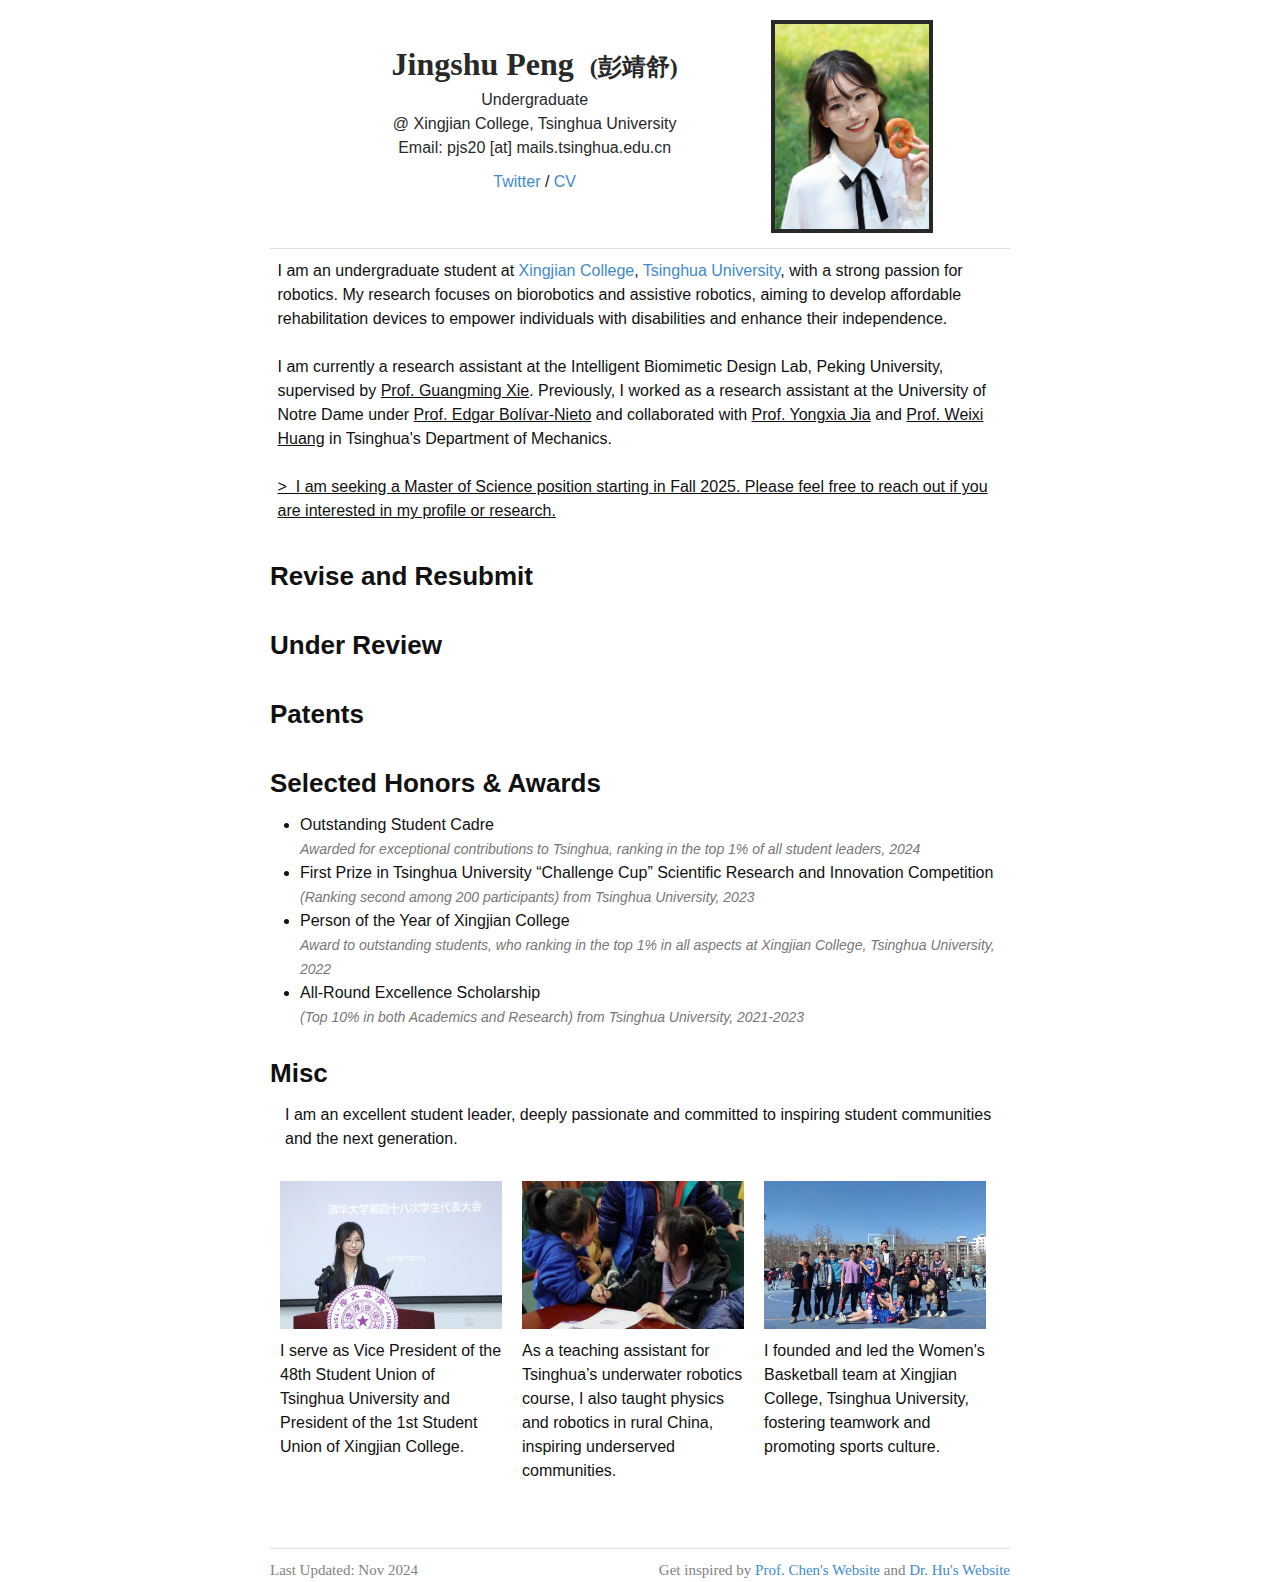
==== index.html @ be83d1f5 "Update index.html" ====
<!DOCTYPE html>
<html>
  <head>
  <meta charset="utf-8">
  <meta http-equiv="X-UA-Compatible" content="IE=edge">
  <meta name="viewport" content="width=device-width, initial-scale=1">
  <title>Jingshu Peng</title>
  <link rel="shortcut icon" type="image/x-icon" href="./images/icon/robot.png" />
  <meta name="description" lang="en" content="This is an academic website for Jingshu Peng.">
  <meta name="keywords" lang="en" content="Jingshu Peng" />
  <link rel="stylesheet" href="main.css">
  </head>

<body>


  <div id="profile-cover" class="cover img-responsive"> 
    <div id="profile-namecard" class="profile-wrapper">
      <div id="my-contact" class="profile-col profile-col-2">
        <div id="my-name" class="text-grey-dark">
          Jingshu Peng &nbsp;<span class="chinese">(彭靖舒)</span><br>
        </div>
        <div id="my-title" class="text-grey">
          <p>Undergraduate<br>
          @ Xingjian College, Tsinghua University<br>
          <b>Email: </b>pjs20 [at] mails.tsinghua.edu.cn </p>
        </div>
        <div id="social-profile">
          <a href="https://x.com/JingshuPeng9">Twitter</a>
           / 
           <a href="./files/CV_Jingshu.pdf">CV</a>
        </div>
      </div>

      <div id="my-pic" class="profile-col profile-col-1">
        <img id="profile-avatar" src="./images/self-portrait/1234.jpg" alt="Me" class="circle-img border-dark">
      </div>
    </div>
  </div>

  <!-- <div class="wrapper">
    <hr>
        <div id="menu">

          <div><a href="#papers">Papers</a></div>
          <div><a href="#projects">Projects</a></div>
          <div><a href="#awards">Awards</a></div>
          <div><a href="#misc">Miscellaneous</a></div>
        </div>
    <hr>
  </div> -->
  <div class="wrapper divider-line">
    <hr>
  </div>

  <div class="wrapper">
    <div id="bio" class="bio">
      <div class="bio-text">
            I am an undergraduate student at <a href="https://www.xjc.tsinghua.edu.cn/">Xingjian College</a>, <a href="https://www.tsinghua.edu.cn/">Tsinghua University</a>, with a strong passion for robotics.
            <!-- Recently I am studying how to synthesize high-quality data to train models more effectively. -->
            My research focuses on <b>biorobotics</b> and <b>assistive robotics</b>, aiming to develop affordable rehabilitation devices to empower individuals with disabilities and enhance their independence.<br><br>
            I am currently a research assistant at the Intelligent Biomimetic Design Lab, Peking University, supervised by <u>Prof. Guangming Xie</u>. 
            Previously, I worked as a research assistant at the University of Notre Dame under <u>Prof. Edgar Bolívar-Nieto</u> and collaborated with <u>Prof. Yongxia Jia</u> and <u>Prof. Weixi Huang</u> in Tsinghua's Department of Mechanics.<br><br>
            <b><u>>&nbsp;&nbsp;I am seeking a Master of Science position starting in Fall 2025. Please feel free to reach out if you are interested in my profile or research.</u></b>
      </div>
    </div>
    <br>

    <!-- <div id="news" class="bio news">
      <h1 class="md-heading text-left">
        News
      </h1>  
      <div class="main-text-box">
        <ul>
          <li class="indented" data-date="[May 2024]"> <a href="https://arxiv.org/abs/2403.12077">One co-first author paper </a>was accepted to ACL 2024 Findings.</li>
          <li class="indented" data-date="[Apr 2024]"> Project<a href="https://arxiv.org/abs/2404.07972"> OSWorld </a> is available now.</li>
          <li class="indented" data-date="[Jan 2024]"> <a href="https://openreview.net/forum?id=9OevMUdods&referrer=%5Bthe%20profile%20of%20Xiaochuan%20Li%5D(%2Fprofile%3Fid%3D~Xiaochuan_Li3)">One co-first author paper</a> was accepted as Spotlight to ICLR 2024.</li>
          <li class="indented" data-date="[Nov 2023]"> Get financial support from <a href="https://kw.beijing.gov.cn/art/2022/3/1/art_9214_625138.html">the Beijing Natural Science Foundation</a>. </li>
        </ul>
      </div>
    </div> -->

    <div id="papers" class="publications">
      <h1 class="md-heading text-left">
        Revise and Resubmit
      </h1>
      <div class="pub-list main-text-box">
      </div>
    </div>
    
    <div id="papers" class="publications">
      <h1 class="md-heading text-left">
        Under Review
      </h1>
      <div class="pub-list main-text-box">
      </div>
    </div>

    <div id="papers" class="publications">
      <h1 class="md-heading text-left">
        Patents
      </h1>
      <div class="pat-list main-text-box">
      </div>
    </div>
    
    <div style="height: 10px"></div>

    <div id="awards" >
      <h1 class="md-heading text-left">
        Selected Honors & Awards
      </h1>
      <div class="award-main-text-box">
        <ul style="line-height: 1.5">
          <li class="award-title"> Outstanding Student Cadre<br>
              <span class="award-details">Awarded for exceptional contributions to Tsinghua, ranking in the top 1% of all student leaders, 2024</span></li>
          <li class="award-title">First Prize in Tsinghua University “Challenge Cup” Scientific Research and Innovation Competition<br>
              <span class="award-details">(Ranking second among 200 participants) from Tsinghua University, 2023</span></li>
          <li class="award-title">Person of the Year of Xingjian College<br>
              <span class="award-details">Award to outstanding students, who ranking in the top 1% in all aspects at Xingjian College, Tsinghua University, 2022</span></li>                    
          <li class="award-title"> All-Round Excellence Scholarship<br>
              <span class="award-details">(Top 10% in both Academics and Research) from Tsinghua University, 2021-2023</span></li>
        </ul>
      </div>
    </div>

    <div style="height: 15px"></div>

    <div id="misc">
      <h1 class="md-heading text-left">
        Misc
      </h1> 
      <div class="main-text-box">
        I am an excellent student leader, deeply passionate and committed to inspiring student communities and the next generation.
      </div>
      <div class="misc-container">
        <div class="misc-images-column">
          <img src="./images/misc/studentunion copy.jpg" alt="special-class" class="misc-image"/>
          <p>
            I serve as Vice President of the 48th Student Union of Tsinghua University and President of the 1st Student Union of Xingjian College.
          </p>
        </div>
        <div class="misc-images-column">
          <img src="./images/misc/teacher.jpg" alt="thssss" class="misc-image"/>
          <p>
            As a teaching assistant for Tsinghua’s underwater robotics course, I also taught physics and robotics in rural China, inspiring underserved communities.
          </p>
        </div>
        <div class="misc-images-column">
          <img src="./images/misc/leader copy.jpg" alt="icbs" class="misc-image"/>
          <p>
            I founded and led the Women's Basketball team at Xingjian College, Tsinghua University, fostering teamwork and promoting sports culture.
          </p>
        </div>        
      </div>
      <div style="height: 25px"></div>
      <div class="hometown main-text-box">
      </div>
      
    </div>
  </div>



  
<footer class="footer-style">
  <div class="wrapper">
    <hr>
  <div style="display: flex; justify-content: space-between; align-items: center; font-size: 15px; flex-wrap: nowrap;">
    <span>Last Updated: Nov 2024</span>
    <span>Get inspired by <a href="https://www.cs.princeton.edu/~danqic/">Prof. Chen's Website</a> and <a href="https://www.hexianghu.com/">Dr. Hu's Website</a></span>
  </div>
  </div>
</footer>

<script>
  // function copy(destId, sourceId) {
  //     let dest = document.getElementById(destId);
  //     let source = document.getElementById(sourceId);

  //     if (!dest || !source) {
  //         console.error("Either dest or source element does not exist.");
  //         return;
  //     }

  //     if (dest.source == source) {
  //         dest.innerHTML = "";
  //         dest.source = null;
  //         dest.style.width = "0px";
  //         dest.style.border = "";
  //         dest.style.padding = "0px";
  //     } else {
  //         dest.innerHTML = source.innerHTML;
  //         dest.source = source;
  //         dest.style.width = "144%";
  //         dest.style.padding = "10px";
  //         dest.style.border = "3px dotted black";
  //         dest.style.background = "#F5F5F5";
  //         dest.style.margin = "10px 0px 0px 0px";
  //     }
  //     dest.blur();
  // }

  let reviseCount = 0;

  function addRevise(title, authors, conference, special, link, code) {
      let listEntry = "<div class=\"pub\">";
      
      // use link as arxivLink
      listEntry += "<div class=\"pub-content\"><div class=\"title\"><a href=\"" + link + "\">" + title + "</a></div>";

      // authors
      // find "Jingshu Peng" in authors and bold & underline it

      let authorList = authors.split(", ");
      let newAuthorList = [];
      for (let i = 0; i < authorList.length; i++) {
          if (authorList[i].includes("J. Peng")) {
              newAuthorList.push("<b><u>" + authorList[i] + "</u></b>");
          } else {
              newAuthorList.push(authorList[i]);
          }
      }
      listEntry += "<div class=\"authors\">" + newAuthorList.join(", ") + "</div>";


      // conference
      if (conference != null) {
          if (special != null) {
            listEntry += "<div class=\"publishon\"><i>" + conference + "</i><span class=\"special\"><b> " + special + "</b></span><span class=\"place\"></span></div>";
          }
          else {
            listEntry += "<div class=\"publishon\"><i>" + conference + "</i></div>";
          }
      }

      // pdf
      //listEntry += " <a href=\"" + link + "\"><span class=\"label\">[paper]</span></a>";


      if (code != null) {
          listEntry += " <a href=\"" + code + "\"><span class=\"label\">[code]</span></a>";
      }


      listEntry += "<br>";

      listEntry += "<div id=\"div" + paperCount + "\" style=\"font-size:15px; width: 0px; padding: 0px; background: rgb(245, 245, 245);margin-top: -12px;\"></div><br></div></div>";

      document.querySelector('.pub-list.main-text-box').innerHTML += listEntry;

      reviseCount += 1;
  }

  addRevise(
    title="Multi-environment robotic locomotion through integrated median-paired and caudal fin propulsion",
    authors="J. Peng, Y. Xie, Q. Yang, Y. Jia, W. Huang, G. Xie",
    conference="Ocean Engineering",
    special=null,
    link="./files/Multi_environment_robotic_locomotion_through_integrated_median_paired_and_caudal_fin_propulsion (1).pdf", 
  )


  
  let paperCount = 0;

  function addPaper(title, authors, conference, special, link, code) {
      let listEntry = "<div class=\"pub\">";
      
      // use link as arxivLink
      listEntry += "<div class=\"pub-content\"><div class=\"title\"><a href=\"" + link + "\">" + title + "</a></div>";

      // authors
      // find "Jingshu Peng" in authors and bold & underline it

      let authorList = authors.split(", ");
      let newAuthorList = [];
      for (let i = 0; i < authorList.length; i++) {
          if (authorList[i].includes("J. Peng")) {
              newAuthorList.push("<b><u>" + authorList[i] + "</u></b>");
          } else {
              newAuthorList.push(authorList[i]);
          }
      }
      listEntry += "<div class=\"authors\">" + newAuthorList.join(", ") + "</div>";


      // conference
      if (conference != null) {
          if (special != null) {
            listEntry += "<div class=\"publishon\"><i>" + conference + "</i><span class=\"special\"><b> " + special + "</b></span><span class=\"place\"></span></div>";
          }
          else {
            listEntry += "<div class=\"publishon\"><i>" + conference + "</i></div>";
          }
      }

      // pdf
      //listEntry += " <a href=\"" + link + "\"><span class=\"label\">[paper]</span></a>";


      if (code != null) {
          listEntry += " <a href=\"" + code + "\"><span class=\"label\">[code]</span></a>";
      }


      listEntry += "<br>";

      listEntry += "<div id=\"div" + paperCount + "\" style=\"font-size:15px; width: 0px; padding: 0px; background: rgb(245, 245, 245);margin-top: -12px;\"></div><br></div></div>";

      document.querySelector('.pub-list.main-text-box').innerHTML += listEntry;

      paperCount += 1;
  }

  addPaper(
    title="Comparative Analysis of Whole-Body Center-of-Mass Estimation Methods in Dynamic and Static Tasks Using Marker-Based Systems", 
    authors="J. Peng*, N. M. Alizadeh*, E. Bolívar-Nieto", 
    conference="Journal of Biomechanics", 
    special=null, 
    link="https://doi.org/10.48550/arXiv.2411.18774", 
  )


    let patentCount = 0;

  function addPatent(title, authors, conference, special, link, code) {
      let listEntry = "<div class=\"pub\">";
      
      // use link as arxivLink
      if (link != null) {
        listEntry += "<div class=\"pub-content\"><div class=\"title\">" + title + "</div>";
      } else {
        listEntry += "<div class=\"title\"><b>" + title + "</b></div>"
      }

      // authors
      // find "Jingshu Peng" in authors and bold & underline it

      let authorList = authors.split(", ");
      let newAuthorList = [];
      for (let i = 0; i < authorList.length; i++) {
          if (authorList[i].includes("J. Peng")) {
              newAuthorList.push("<b><u>" + authorList[i] + "</u></b>");
          } else {
              newAuthorList.push(authorList[i]);
          }
      }
      listEntry += "<div class=\"authors\">" + newAuthorList.join(", ") + "</div>";


      // conference
      if (conference != null) {
          if (special != null) {
            listEntry += "<div class=\"publishon\"><i>" + conference + "</i><span class=\"special\"><b> " + special + "</b></span><span class=\"place\"></span></div>";
          }
          else {
            listEntry += "<div class=\"publishon\"><i>" + conference + "</i></div>";
          }
      }

      // pdf
      //listEntry += " <a href=\"" + link + "\"><span class=\"label\">[paper]</span></a>";


      if (code != null) {
          listEntry += " <a href=\"" + code + "\"><span class=\"label\">[code]</span></a>";
      }


      listEntry += "<br>";

      listEntry += "<div id=\"div" + paperCount + "\" style=\"font-size:15px; width: 0px; padding: 0px; background: rgb(245, 245, 245);margin-top: -12px;\"></div><br></div></div>";

      document.querySelector('.pat-list.main-text-box').innerHTML += listEntry;

      patentCount += 1;
  }

  addPatent(
    title="Amphibious Biomimetic Robot with Dual Propulsion System",
    authors="Y. Jia, J. Peng, L. Wang, Q. Yang, X. Tang, J. Mei",
    conference="National Invention Patent in China (Substantive Examination)",
    special=null,
    link = null,
  )
  
  let projectCounter = 0; // Initialize a global counter

  function addProject(title, description, repoLink) {
  projectCounter++; // Increment the counter for each new project
  let projectId = `project-${projectCounter}`; // Use the counter to generate a unique ID for each project

  let projectHtml = `
    <div class="project" id="${projectId}">
      <h2 class="project-title"><a style="color: #0969da;" href="${repoLink}" target="_blank">${title}</a></h2>
      <p class="project-description">${description}</p>
      <div class="project-info">
        <a href="${repoLink}" target="_blank" class="project-link">
          <svg class="octicon octicon-repo mr-1" viewBox="0 0 16 16" version="1.1" width="16" height="16" aria-hidden="true">
            <path fill-rule="evenodd" d="M2 2.5A2.5 2.5 0 014.5 0h8.75a.75.75 0 01.75.75v12.5a.75.75 0 01-.75.75h-2.5a.75.75 0 110-1.5h1.75v-2h-8a1 1 0 00-.714 1.7.75.75 0 01-1.072 1.05A2.495 2.495 0 012 11.5v-9zm10.5-1V9h-8c-.356 0-.694.074-1 .208V2.5a1 1 0 011-1h8zM5 12.25v3.25a.25.25 0 00.4.2l1.45-1.087a.25.25 0 01.3 0L8.6 15.7a.25.25 0 00.4-.2v-3.25a.25.25 0 00-.25-.25h-3.5a.25.25 0 00-.25.25z"></path>
          </svg>
          Repository
        </a>
        <span class="project-stat project-star">
          <svg aria-hidden="true" height="16" viewBox="0 0 16 16" version="1.1" width="16" data-view-component="true" class="octicon octicon-star">
            <path fill-rule="evenodd" d="M8 .25a.75.75 0 01.673.418l1.882 3.815 4.21.612a.75.75 0 01.416 1.279l-3.046 2.97.719 4.192a.75.75 0 01-1.088.791L8 12.347l-3.766 1.98a.75.75 0 01-1.088-.79l.72-4.194L.818 6.374a.75.75 0 01.416-1.28l4.21-.611L7.327.668A.75.75 0 018 .25zm0 2.445L6.615 5.5a.75.75 0 01-.564.41l-3.097.45 2.24 2.184a.75.75 0 01.216.664l-.528 3.084 2.769-1.456a.75.75 0 01.698 0l2.77 1.456-.53-3.084a.75.75 0 01.216-.664l2.24-2.183-3.096-.45a.75.75 0 01-.564-.41L8 2.694v.001z"></path>
          </svg>
          <span class="star-count">Loading...</span>
        </span>
      </div>
    </div>
  `;
  document.querySelector('.project-container').innerHTML += projectHtml;
  // Extract owner and repo from the repoLink
  const repoPathMatch = repoLink.match(/^https:\/\/github\.com\/([^\/]+)\/([^\/]+)/);
  if (!repoPathMatch) {
    console.error('Invalid GitHub repository URL:', repoLink);
    document.querySelector(`#${projectId} .star-count`).textContent = 'N/A';
    return;
  }
  const owner = repoPathMatch[1];
  const repo = repoPathMatch[2];
  // Fetch star count from GitHub API
  fetch(`https://api.github.com/repos/${owner}/${repo}`)
    .then(response => response.json())
    .then(data => {
      const starCount = data.stargazers_count;
      document.querySelector(`#${projectId} .star-count`).textContent = starCount;
    })
    .catch(error => {
      console.error('Error fetching star count:', error);
      document.querySelector(`#${projectId} .star-count`).textContent = 'N/A';
    });
}



  // addProject(
  //   "Self-Reward",
  //   "[Under Construction] <b>My own implementation</b> of the paper <a href='https://arxiv.org/abs/2401.10020'>Self-Rewarding Language Models</a> which is not open-sourced.",
  //   "",
  //   "5"
  // );

</script>

</body>

</html>
---- main.css ----
body,
h1,
h2,
h3,
h4,
h5,
h6,
p,
blockquote,
pre,
hr,
dl,
dd,
ol,
ul,
figure {
    margin: 0;
    padding: 0
}

hr {
    display: block;
    -webkit-margin-before: 0.5em;
    -webkit-margin-after: 0.5em;
    -webkit-margin-start: auto;
    -webkit-margin-end: auto;
    border-style: inset;
    border-width: 1px
}

body,
html {
    height: 100%
}

body {
    z-index: initial;
    /* font-family: 'Times New Roman', Times, serif; */
    font-family: 'Lato', Verdana, Helvetica, sans-serif;
    font-size: 16px;
    line-height: 1.5;
    font-weight: 300;
    color: #111;
    background-color: #fff;
    -webkit-text-size-adjust: 100%;
}

body:after {
    display: none;
    content: url("images/background/background1.JPG") url("images/background/background2.jpg")
}

h1,
h2,
h3,
h4,
h5,
h6,
p,
blockquote,
pre,
ul,
ol,
dl,
figure,
.highlight {
    margin-bottom: 0px;
}

img {
    max-width: 100%;
    vertical-align: middle;
}

figure>img {
    display: block
}

figcaption {
    font-size: 14px
}

ul,
ol {
    margin-left: 30px
}

li>ul,
li>ol {
    margin-bottom: 0
}

h1,
h2,
h3,
h4,
h5,
h6 {
    font-weight: 300
}

a {
    color: #428bca;
    text-decoration: none
}

a:visited {
    color: #428bca;
}

a:hover {
    color:  #215D90;
    /* color:#0077B5; */
    text-decoration: underline;
    cursor: pointer;
}

a:-webkit-any-link {
    cursor: pointer;
}

blockquote {
    color: #828282;
    border-left: 4px solid #e8e8e8;
    padding-left: 15px;
    font-size: 18px;
    letter-spacing: -1px;
    font-style: italic
}

blockquote>:last-child {
    margin-bottom: 0
}

pre,
code {
    font-size: 15px;
    border: 1px solid #e8e8e8;
    border-radius: 3px;
    background-color: #eef
}

code {
    padding: 1px 5px
}

pre {
    padding: 8px 12px;
    overflow-x: scroll
}

pre>code {
    border: 0;
    padding-right: 0;
    padding-left: 0
}

.wrapper {
    max-width: 740px;
    margin-right: auto;
    margin-left: auto;
    padding-right: 60px;
    padding-left: 60px;
  }

.divider-line {
    margin-top: -5px;
    margin-bottom: -10px;
}

@media screen and (max-width: 800px) {
    .wrapper {
        max-width: calc(1024px - (60px));
        padding-right: 30px;
        padding-left: 30px
    }
}

.wrapper:after,
.footer-col-wrapper:after,
.cover:after,
.profile-wrapper:after {
    content: "";
    display: table;
    clear: both
}
@font-face {
    font-family: 'xingkai';
    src: url(./font/xingkai/CTXingKaiSJ.woff);
}
@font-face {
    font-family: 'kaiti';
    src: url(./font/kaiti/huawenkaiti.ttf);
}

.chinese {
    /* font-family: 'xingkai';  */
    font-family: 'kaiti'; 
    font-size: 24px; /* Set font size */
}

.text-grey-light {
    color: #e8e8e8
}

.text-grey-bright {
    color: #fff
}

.text-grey {
    color: #828282
}

.site-header {
    /* border-top: 3px solid #9b3022;
    border-bottom: 1px solid #9b3022; */
    min-height: 56px;
    position: relative
}

.site-title {
    font-size: 26px;
    font-weight: 400;
    font-family: 'Roboto', sans-serif, Helvetica;
    line-height: 56px;
    letter-spacing: -1px;
    margin-bottom: 0;
    float: left
}

.site-title,
.site-title:visited {
    color: #002336
}

.site-nav {
    float: right;
    line-height: 56px;
    z-index: 3
}

.site-nav .menu-icon {
    display: none
}

.site-nav .page-link {
    font-weight: 400;
    color: #002336;
    line-height: 1.5
}

.site-nav .page-link:not(:first-child) {
    margin-left: 20px
}

@media screen and (max-width: 600px) {
    .site-nav {
        position: absolute;
        top: 9px;
        right: 30px;
        background-color: #f9f9f9;
        border: 1px solid #e8e8e8;
        border-radius: 5px;
        text-align: right
    }

    .site-nav .menu-icon {
        display: block;
        float: right;
        width: 36px;
        height: 26px;
        line-height: 0;
        padding-top: 10px;
        text-align: center
    }

    .site-nav .menu-icon>svg {
        width: 18px;
        height: 15px
    }

    .site-nav .menu-icon>svg path {
        fill: #113f7c
    }

    .site-nav .trigger {
        clear: both;
        display: none
    }

    .site-nav:hover .trigger {
        display: block;
        padding-bottom: 5px
    }

    .site-nav .page-link {
        font-weight: 400;
        display: block;
        padding: 5px 10px
    }
}

.site-footer {
    border-top: 1px solid black;
    padding: 30px 0
}

.footer-heading {
    font-size: 18px;
    margin-bottom: 15px
}

.contact-list,
.social-media-list {
    list-style: none;
    margin-left: 0
}

.footer-col-wrapper {
    font-size: 15px;
    color: #828282;
    margin-left: -15px
}

.footer-col {
    float: left;
    margin-bottom: 15px;
    padding-left: 15px
}

.footer-col-1 {
    width: -webkit-calc(25% - (30px / 2));
    width: calc(25% - (30px / 2))
}

.footer-col-2 {
    width: -webkit-calc(35% - (30px / 2));
    width: calc(35% - (30px / 2))
}

.footer-col-3 {
    width: -webkit-calc(40% - (30px / 2));
    width: calc(40% - (30px / 2))
}

@media screen and (max-width: 800px) {

    .footer-col-1,
    .footer-col-2 {
        width: -webkit-calc(50% - (30px / 2));
        width: calc(50% - (30px / 2))
    }

    .footer-col-3 {
        width: -webkit-calc(100% - (30px / 2));
        width: calc(100% - (30px / 2))
    }
}

@media screen and (max-width: 600px) {
    .footer-col {
        float: none;
        width: -webkit-calc(100% - (30px / 2));
        width: calc(100% - (30px / 2))
    }
}

.text-center {
    text-align: center
}

.sm-heading {
    font-size: 20px;
    font-weight: 300
}

.md-heading {
    font-size: 26px;
    font-weight: 550;
}

.lg-heading {
    font-size: 30px;
    font-weight: 600
}

.button {
    padding: 10px;
    margin-top: 25px
}

.button a {
    border: solid 1px #e0e0e0;
    border-radius: 0.2rem;
    color: #868686;
    display: inline-block;
    text-align: center;
    padding: 0.5rem 2.0rem;
    text-decoration: none
}

.button em {
    border: solid 1px #e0e0e0;
    border-radius: 0.2rem;
    color: #868686;
    display: inline-block;
    text-align: center;
    padding: 0.5rem 0.9rem
}

.button>.heading>a:hover {
    color: #fff;
    background-color: #292929;
    border: solid 1px #292929
}

.highlight {
    background: #fff
}

.highlight .c {
    color: #998;
    font-style: italic
}

.highlight .err {
    color: #a61717;
    background-color: #e3d2d2
}

.highlight .k {
    font-weight: bold
}

.highlight .o {
    font-weight: bold
}

.highlight .cm {
    color: #998;
    font-style: italic
}

.highlight .cp {
    color: #999;
    font-weight: bold
}

.highlight .c1 {
    color: #998;
    font-style: italic
}

.highlight .cs {
    color: #999;
    font-weight: bold;
    font-style: italic
}

.highlight .gd {
    color: #000;
    background-color: #fdd
}

.highlight .gd .x {
    color: #000;
    background-color: #faa
}

.highlight .ge {
    font-style: italic
}

.highlight .gr {
    color: #a00
}

.highlight .gh {
    color: #999
}

.highlight .gi {
    color: #000;
    background-color: #dfd
}

.highlight .gi .x {
    color: #000;
    background-color: #afa
}

.highlight .go {
    color: #888
}

.highlight .gp {
    color: #555
}

.highlight .gs {
    font-weight: bold
}

.highlight .gu {
    color: #aaa
}

.highlight .gt {
    color: #a00
}

.highlight .kc {
    font-weight: bold
}

.highlight .kd {
    font-weight: bold
}

.highlight .kp {
    font-weight: bold
}

.highlight .kr {
    font-weight: bold
}

.highlight .kt {
    color: #458;
    font-weight: bold
}

.highlight .m {
    color: #099
}

.highlight .s {
    color: #d14
}

.highlight .na {
    color: teal
}

.highlight .nb {
    color: #0086B3
}

.highlight .nc {
    color: #458;
    font-weight: bold
}

.highlight .no {
    color: teal
}

.highlight .ni {
    color: purple
}

.highlight .ne {
    color: #900;
    font-weight: bold
}

.highlight .nf {
    color: #900;
    font-weight: bold
}

.highlight .nn {
    color: #555
}

.highlight .nt {
    color: navy
}

.highlight .nv {
    color: teal
}

.highlight .ow {
    font-weight: bold
}

.highlight .w {
    color: #bbb
}

.highlight .mf {
    color: #099
}

.highlight .mh {
    color: #099
}

.highlight .mi {
    color: #099
}

.highlight .mo {
    color: #099
}

.highlight .sb {
    color: #d14
}

.highlight .sc {
    color: #d14
}

.highlight .sd {
    color: #d14
}

.highlight .s2 {
    color: #d14
}

.highlight .se {
    color: #d14
}

.highlight .sh {
    color: #d14
}

.highlight .si {
    color: #d14
}

.highlight .sx {
    color: #d14
}

.highlight .sr {
    color: #009926
}

.highlight .s1 {
    color: #d14
}

.highlight .ss {
    color: #990073
}

.highlight .bp {
    color: #999
}

.highlight .vc {
    color: teal
}

.highlight .vg {
    color: teal
}

.highlight .vi {
    color: teal
}

.highlight .il {
    color: #099
}

.cover {
    max-width: 100%;
    /* height: 0px; */
    /* font-family: 'Times New Roman', Times, serif; */
    z-index: initial;
    margin-right: auto;
    margin-left: auto;
    padding-right: 0px;
    padding-left: 0px
}

.profile-wrapper {
    border-radius: 25px;
    position: relative;
    top: 20px;
    left: 30px;
    max-width: calc(1024px - (180px * 2));
    margin-left: auto;
    margin-right: auto;
    padding-left: 20px;
    padding-right: 10px;
}

@media screen and (max-width: 600px) {
    .profile-wrapper {
        top: 5%;
        border-radius: 25px;
        position: relative;
        width: -webkit-calc(90% - (30px / 2));
        width: calc(90% - (30px / 2));
        margin-left: auto;
        margin-right: auto;
        padding-bottom: 10px;
    }
}

.wrapper-light {
    background-color: rgba(255, 255, 255, 0.8)
}

.wrapper-dark {
    background-color: rgba(150, 150, 150, 0.8)
}

.profile-col {
    float: left;
    margin-bottom: 30px;
    margin-left: auto;
    margin-right: auto;
    text-align: center;
}

.profile-col-1 {
    width: -webkit-calc(40% - (30px / 2));
    width: calc(40% - (30px / 2));
    /* margin-left: 30px; */
    text-align: center;
}

.profile-col-2 {
    width: -webkit-calc(60% - (30px / 2));
    width: calc(60% - (30px / 2))
}

@media screen and (max-width: 600px) {
    .profile-col {
        position: relative;
        margin: 10px auto;
        float: none;
        width: -webkit-calc(100%);
        width: calc(100%);
    }
}

@media screen and (max-width: 600px) {
    .profile-col-1 {
        /* width: -webkit-calc(40% - (30px / 2));
        width: calc(40% - (30px / 2)); */
        /* margin-left: 30px; */
        text-align: left;
    }
}

.circle-img {
    margin: 0px auto;
    width: 154px;
    border-width: 4px;
    border-style: solid;
    /* border-radius: 50%; */
}

.border-dark {
    border-color: #292929;
}

.border-bright {
    border-color: #fff
}

.border-light {
    border-color: #e8e8e8
}

.circle-img-light {
    margin: 0px auto;
    width: 168px;
    border-width: 3px;
    border-style: solid;
    border-radius: 50%
}

#my-name {
    font-size: 32px;
    font-weight: bold;
    color: #292929;
    padding-top: 20px;
    font-family:'Times New Roman', Times, serif;
}

#my-title {
    font-size: 16px;
    color: #292929;
    font-weight: 200
}

#social-profile {
    font-size: 16px;
    margin-top: 10px;
}

.preview {
    text-overflow: ellipsis;
    overflow: hidden
}

.hide {
    display: none
}

.maxim {
    background-color: #e8e8e8;
    margin: 10px 10px 10px 10px;
    padding: 10px 10px 10px 20px;
    border-radius: 4px;
    color: #002336
}

@media screen and (max-width: 600px) {
    .maxim {
        padding: 2px;
        margin: 2px
    }
}

.maxim>div>strong,
.maxim>p>strong,
.maxim>strong {
    color: #9b3022
}

.maxim>div>b,
.maxim>p>b,
.maxim>b {
    color: #00a200
}

.maxim>div>s,
.maxim>s {
    color: #00a200
}

.maxim>div>em,
.maxim>em {
    color: #002336;
    font-weight: 400
}

.maxim>div>i,
.maxim>i {
    color: #0077B5;
    font-weight: 400
}

.maxim>div>u,
.maxim>u {
    color: #4d004d;
    font-weight: 400
}

.maxim>div {
    margin: 5px
}

.text-right {
    text-align: right
}

.text-left {
    text-align: left;
    margin: 0px 0px 10px 0px;
    font-family: 'Lucida Sans', 'Lucida Sans Regular', 'Lucida Grande', 'Lucida Sans Unicode', Geneva, Verdana, sans-serif;
}

.text-center {
    text-align: center
}

hr.soft {
    border: 0;
    height: 1px;
    background-image: -webkit-linear-gradient(left, transparent, rgba(0, 0, 0, 0.75), transparent);
    background-image: -moz-linear-gradient(left, transparent, rgba(0, 0, 0, 0.75), transparent);
    background-image: -ms-linear-gradient(left, transparent, rgba(0, 0, 0, 0.75), transparent);
    background-image: -o-linear-gradient(left, transparent, rgba(0, 0, 0, 0.75), transparent);
    padding: 0;
    margin: 0
}


.hidden {
    display: none
}

li.float-right {
    float: right
}

li.float-left {
    float: left
}

div.paginate-container {
    background: #f9f9f9;
    padding: 1rem;
    margin-top: 3rem;
    border-radius: 0.2rem;
    text-align: center;
    width: -webkit-calc(100% - 2rem);
    width: calc(100% - 2rem)
}

div.paginate-container ul {
    width: 100%;
    margin: 0px;
    padding-left: 0px
}

.pagination>ul,
.pagination>ul>li {
    list-style: none;
    display: inline-block;
    padding-left: 0px
}

.pagination>ul>li:hover a {
    color: #fff;
    background-color: #292929;
    border: solid 1px #292929
}

.pagination>ul>li.active a {
    color: #fff;
    background-color: #292929;
    border: solid 1px #292929
}

.pagination>ul>li.deactive a {
    background-color: #e8e8e8;
    border: solid 1px #f2f2f2
}

.pagination>ul>li a {
    border: solid 1px #e0e0e0;
    border-radius: 0.2rem;
    color: #868686;
    display: inline-block;
    text-align: center;
    padding: 0.5rem 0.9rem
}

.pagination>ul>li em {
    border: solid 1px #e0e0e0;
    border-radius: 0.2rem;
    color: #868686;
    display: inline-block;
    text-align: center;
    padding: 0.5rem 0.9rem
}

div.paginate-container li:first-child a {
    display: inline-block
}

div.paginate-container li:first-child a:after {
    content: "First page"
}

div.paginate-container li:nth-child(2) a {
    display: inline-block
}

div.paginate-container li:nth-child(3) a {
    display: inline-block
}

div.paginate-container li:nth-child(4) a {
    display: inline-block
}

div.paginate-container li:nth-child(5) a {
    display: inline-block
}

div.paginate-container li:nth-child(6) a {
    display: inline-block
}

div.paginate-container li:nth-child(7) a {
    display: inline-block
}

div.paginate-container li:nth-child(8) a {
    display: inline-block
}

div.paginate-container li:nth-child(9) a {
    display: inline-block
}

div.paginate-container li:nth-child(10) a {
    display: inline-block
}

div.paginate-container li:nth-child(11) a {
    display: inline-block
}

div.paginate-container li:nth-child(12) a {
    display: inline-block
}

div.paginate-container li:nth-child(2) a {
    display: inline-block
}

div.paginate-container li:nth-child(2) a:after {
    content: "<"
}

div.paginate-container li:last-child a {
    display: inline-block
}

div.paginate-container li:last-child a:after {
    content: ">"
}

div.paginate-container li:nth-last-child(2) a {
    display: inline-block
}

div.paginate-container li:nth-last-child(2) a:after {
    content: "Last page"
}

@media screen and (max-width: 800px) {
    div.paginate-container li:first-child {
        display: inline-block
    }

    div.paginate-container li:first-child a:after {
        content: "First"
    }

    div.paginate-container li:nth-child(2) {
        display: inline-block
    }

    div.paginate-container li:nth-child(2) a:after {
        content: "<"
    }

    div.paginate-container li:last-child {
        display: inline-block
    }

    div.paginate-container li:last-child a:after {
        content: ">"
    }

    div.paginate-container li:nth-last-child(2) {
        display: inline-block
    }

    div.paginate-container li:nth-last-child(2) a:after {
        content: "Last"
    }
}

@media screen and (max-width: 600px) {
    div.paginate-container li {
        display: none
    }

    div.paginate-container li:nth-child(2) a {
        display: inline-block
    }

    div.paginate-container li:nth-child(3) a {
        display: inline-block
    }

    div.paginate-container li:nth-child(4) a {
        display: inline-block
    }

    div.paginate-container li:nth-child(5) a {
        display: inline-block
    }

    div.paginate-container li.active {
        display: inline
    }

    div.paginate-container li:first-child {
        display: inline
    }

    div.paginate-container li:first-child a:after {
        content: "First"
    }

    div.paginate-container li:nth-last-child(2) {
        display: inline
    }

    div.paginate-container li:nth-last-child(2) a:after {
        content: "Last"
    }

    div.paginate-container li:nth-child(2) {
        display: inline
    }

    div.paginate-container li:nth-child(2) a:after {
        content: "<"
    }

    div.paginate-container li:last-child {
        display: inline
    }

    div.paginate-container li:last-child a:after {
        content: ">"
    }
}

.papers {
    max-width: -webkit-calc(100% - (30px / 2));
    max-width: calc(100% - (30px / 2));
    margin-top: 10px;
    font-family: 'Roboto', sans-serif, Helvetica
}

.pub-list {
    overflow: auto;
}

.pub {
    /* float: left !important; */
    /* overflow: auto; */
    margin-top: 0px;
}

/* .pub-image {
    width: 30%; 
    display: flex;
    align-items: center;
    justify-content: center;
} */

/* .pub-image>.intro-img {
    max-width: 100%;
    max-height: 100%; 
    object-fit: contain;
} */

.pub-content {
    text-align: left;
}

@media screen and (max-width: 800px) {

    .pub-image,
    .pub-content {
        float: none;
        margin: 10px auto;
        width: -webkit-calc(100% - (30px / 2));
        width: calc(100% - (30px / 2))
    }
}

@media screen and (max-width: 600px) {
    .pub {
        position: relative;
        margin: 10px auto;
        float: none;
        width: -webkit-calc(100% - (30px / 2));
        width: calc(100% - (30px / 2))
    }
}

.pub-content>.title {
    font-size: 16px;
    font-weight: 550;
}

.pub-content>.authors {
    font-size: 14px;
}

.pub-content>.tags>.tag {
    color: #9b3022;
    font-weight: 500;
    font-size: 14px
}


.pub-content>.publishon {
    /* float: right; */
    font-size: 14px;
    font-weight: 550;
}

.pub-content>.publishon>.special {
    color: red;
}

/* .label {
    display: inline;
    padding: .2em .6em .3em;
    font-size: 75%;
    font-weight: bold;
    line-height: 1;
    color: #fff;
    text-align: center;
    white-space: nowrap;
    vertical-align: baseline;
    border-radius: .25em
}

.label-bib {
    background-color: #5cb85c;
}

.label-pdf {
    background-color: #f0ad4e;
}

.label-arxiv {
    background-color: #428bca;
}

.label-codeanddata {
    background-color: #d9534f;
} */

.label {
    font-size: 14px;
}

.bio {
    max-width: -webkit-calc(100% - (30px / 2));
    max-width: calc(100% - (30px / 2));
    margin-top: 10px;
    margin-bottom: 10px;
    margin-left: auto;
    margin-right: auto
}

.news {
    margin-left: 0px;
    margin-top: 15px;
}

.main-text-box {
    margin: 5px 15px 20px 15px;
    /* padding-top: 20px; */
    /* padding-bottom: 10px; */
    /* padding-right: 30px; */
    /* padding-left: 30px; */
    /* font-size: 18px; */
}

.award-main-text-box {
    margin: 10px 15px 10px 0px;
}

.bio-text {
    font-size: 16px;
}

.hometown {
    font-size: 16px;
    font-style: italic;
}

.in-block-text {
    margin: 10px 10px 10px 10px;
}

.misc-container {
    display: flex;
    flex-wrap: wrap;
  }
  
  .misc-images-column, .misc-text-column {
    flex: 1; /* Each column will take up equal width */
    padding: 10px; /* Add some spacing around the content */
  }
  
  .misc-images-column {
    max-width: 30%; /* Each image column takes up 25% of the container width */
    /* height: 20px; */
  }
  
  .misc-text-column {
    max-width: 30%; /* Text column takes up the remaining 50% of the container width */
  }
  
  .misc-image {
    width: 100%; /* Make images expand to fill their container */
    margin-bottom: 10px; /* Add some space between the images */
  }

  .hover-image {
    transition: transform 0.1s ease, opacity 0.2s ease; /* Smooth transition for hover effects */
    width: 100%; /* Adjust width as needed */
    /* Additional styling */
  }
  
  /* Add a slight zoom and reduce opacity on hover */
  .hover-image:hover {
    transform: scale(1); /* Zooms in the image */
    opacity: 0.7; /* Reduces the opacity a bit */
    cursor: pointer; /* Changes the cursor to indicate the image is clickable */
  }

@media screen and (max-width: 600px) {
    .project-desc {
        padding: 2px;
        margin: 2px
    }
}

li.indented {
    position: relative;
    padding-left: 105px; /* Adjusted to ensure enough space for the date */
    
}

li.indented::before {
    content: attr(data-date);
    position: absolute;
    left: 0;
    white-space: nowrap;
    font-family: monospace;
    color: #828282; 
    font-size: 16px;
    line-height: 2;
    width: 100px; /* Set a fixed width for the date */
    text-align: left; /* Align text to the right within the fixed width */
    padding-right: 10px; /* Add some padding to separate the date from the list text */
}

hr {
    margin-top: 10px;
    margin-bottom: 10px;
    border: 0;
    border-top: 1px solid #e0e0e0;
}

#menu {
    display: flex;
    flex-wrap: wrap;
    gap: 10px; /* Minimum spacing between items */
    font-size: 18px;
    font-family: 'Lucida Sans', 'Lucida Sans Regular', 'Lucida Grande', 'Lucida Sans Unicode', Geneva, Verdana, sans-serif;
    margin-top: -10px;
    margin-bottom: -10px;
  }
  
#menu div {
    flex: 1 1 50px; /* Grow to fill available space, but not smaller than 150px */
    text-align: center;
    vertical-align: middle;
    color: #000;
    box-sizing: border-box; /* Include padding and border in the element's total width and height */
}

.footer-style {
    margin: 0px 0px 40px 0px;
    font-family: 'Times New Roman', Times, serif;
    color:#828282;
}


.project-container {
    display: flex;
    flex-wrap: wrap;
    gap: 20px;
    margin: 20px 0;
  }

  .project {
    background-color: #f8f8f8;
    border: 1px solid #e0e0e0;
    border-radius: 8px;
    padding: 20px;
    width: calc(50% - 10px);
    box-shadow: 0 2px 4px rgba(0,0,0,0.1);
    box-sizing: border-box;
  }

  .project-title {
    font-size: 20px;
    margin-top: 0;
    margin-bottom: 10px;
    color: #333;
  }

  .project-description {
    font-size: 14px;
    color: #666;
    margin-bottom: 15px;
  }

  .project-info {
    display: flex;
    align-items: center;
    gap: 15px;
  }

  .project-link {
    display: inline-flex;
    align-items: center;
    padding: 5px 10px;
    background-color: #0366d6;
    color: white;
    text-decoration: none;
    border-radius: 4px;
    font-size: 14px;
  }

  .project-link:hover {
    background-color: #0056b3;
  }

  .project-stat {
    font-size: 14px;
    color: #586069;
    display: inline-flex;
    align-items: center;
  }

  .project-link i, .project-stat i {
    margin-right: 5px;
  }

  @media (max-width: 768px) {
    .project {
      width: 100%;
    }
    
    .project-info {
      flex-direction: column;
      align-items: flex-start;
      gap: 10px;
    }
  }

  .project-container {
    display: flex;
    flex-wrap: wrap;
    gap: 20px;
    margin: 20px 0;
  }

  .project {
    background-color: #ffffff;
    border: 1px solid #d0d7de;
    border-radius: 6px;
    padding: 16px;
    width: calc(50% - 10px);
    box-shadow: 0 1px 0 rgba(27,31,36,0.04);
    box-sizing: border-box;
  }

  .project-title {
    font-size: 16px;
    font-weight: 600;
    margin-top: 0;
    margin-bottom: 8px;
  }

  .project-description {
    font-size: 14px;
    color: #57606a;
    margin-bottom: 16px;
  }

  .project-info {
    display: flex;
    align-items: center;
    gap: 16px;
  }

  .project-link {
    display: inline-flex;
    align-items: center;
    padding: 5px 12px;
    background-color: #f6f8fa;
    color: #24292f;
    text-decoration: none;
    border: 1px solid rgba(27,31,36,0.15);
    border-radius: 6px;
    font-size: 12px;
    font-weight: 500;
  }

  .project-link:hover {
    background-color: #f3f4f6;
    border-color: rgba(27,31,36,0.15);
  }

  .project-stat {
    font-size: 12px;
    color: #57606a;
    display: inline-flex;
    align-items: center;
  }

  .project-star {
    color: #57606a;
  }

  .project-link svg, .project-stat svg {
    margin-right: 4px;
  }

  @media (max-width: 768px) {
    .project {
      width: 100%;
    }
    
    .project-info {
      flex-direction: column;
      align-items: flex-start;
      gap: 8px;
    }
  }



  .award-title {
    font-size: 16px;
    font-weight: 500;
  }

  .award-details {
    color: #777;
    font-size: 14px;
    font-style: italic;
    margin-top: 5px;
  }
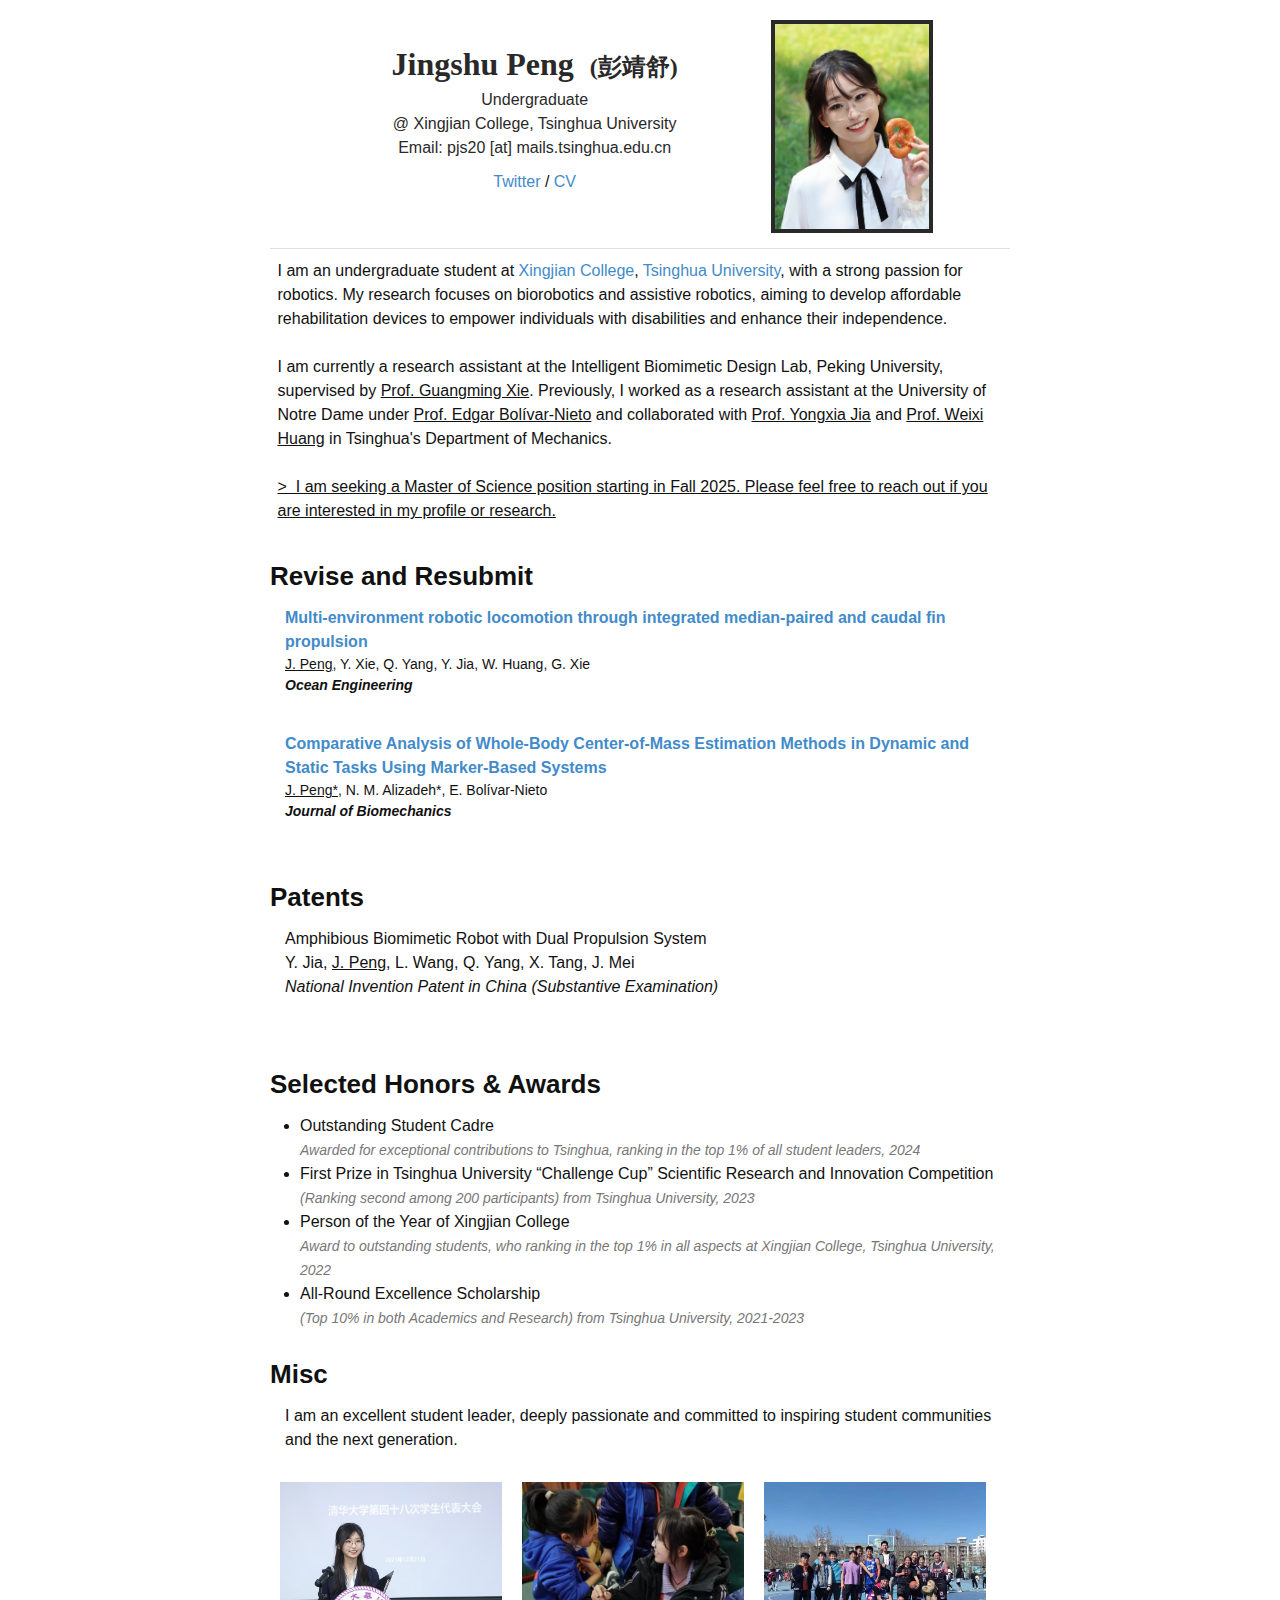
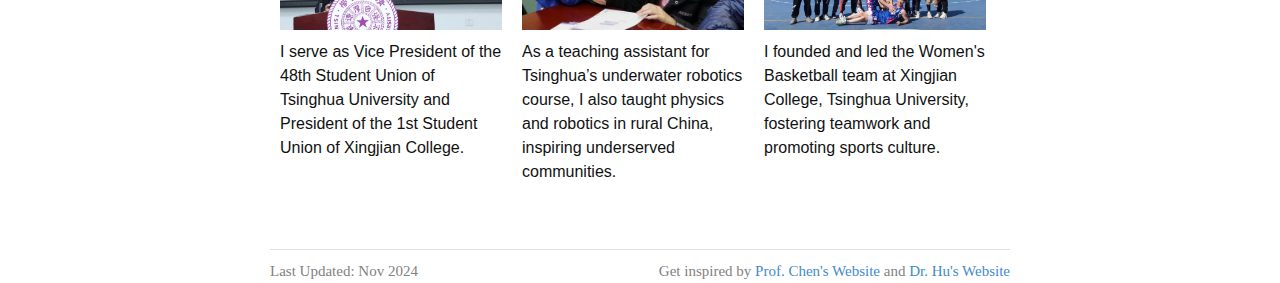
==== commit 870f5f26: "Update index.html" ====
--- a/index.html
+++ b/index.html
@@ -83,14 +83,6 @@
     <div id="papers" class="publications">
       <h1 class="md-heading text-left">
         Revise and Resubmit
-      </h1>
-      <div class="pub-list main-text-box">
-      </div>
-    </div>
-    
-    <div id="papers" class="publications">
-      <h1 class="md-heading text-left">
-        Under Review
       </h1>
       <div class="pub-list main-text-box">
       </div>
@@ -201,9 +193,11 @@
   //     dest.blur();
   // }
 
-  let reviseCount = 0;
-
-  function addRevise(title, authors, conference, special, link, code) {
+
+  
+  let paperCount = 0;
+
+  function addPaper(title, authors, conference, special, link, code) {
       let listEntry = "<div class=\"pub\">";
       
       // use link as arxivLink
@@ -249,69 +243,16 @@
 
       document.querySelector('.pub-list.main-text-box').innerHTML += listEntry;
 
-      reviseCount += 1;
+      paperCount += 1;
   }
-
-  addRevise(
+  
+  addPaper(
     title="Multi-environment robotic locomotion through integrated median-paired and caudal fin propulsion",
     authors="J. Peng, Y. Xie, Q. Yang, Y. Jia, W. Huang, G. Xie",
     conference="Ocean Engineering",
     special=null,
     link="./files/Multi_environment_robotic_locomotion_through_integrated_median_paired_and_caudal_fin_propulsion (1).pdf", 
   )
-
-
-  
-  let paperCount = 0;
-
-  function addPaper(title, authors, conference, special, link, code) {
-      let listEntry = "<div class=\"pub\">";
-      
-      // use link as arxivLink
-      listEntry += "<div class=\"pub-content\"><div class=\"title\"><a href=\"" + link + "\">" + title + "</a></div>";
-
-      // authors
-      // find "Jingshu Peng" in authors and bold & underline it
-
-      let authorList = authors.split(", ");
-      let newAuthorList = [];
-      for (let i = 0; i < authorList.length; i++) {
-          if (authorList[i].includes("J. Peng")) {
-              newAuthorList.push("<b><u>" + authorList[i] + "</u></b>");
-          } else {
-              newAuthorList.push(authorList[i]);
-          }
-      }
-      listEntry += "<div class=\"authors\">" + newAuthorList.join(", ") + "</div>";
-
-
-      // conference
-      if (conference != null) {
-          if (special != null) {
-            listEntry += "<div class=\"publishon\"><i>" + conference + "</i><span class=\"special\"><b> " + special + "</b></span><span class=\"place\"></span></div>";
-          }
-          else {
-            listEntry += "<div class=\"publishon\"><i>" + conference + "</i></div>";
-          }
-      }
-
-      // pdf
-      //listEntry += " <a href=\"" + link + "\"><span class=\"label\">[paper]</span></a>";
-
-
-      if (code != null) {
-          listEntry += " <a href=\"" + code + "\"><span class=\"label\">[code]</span></a>";
-      }
-
-
-      listEntry += "<br>";
-
-      listEntry += "<div id=\"div" + paperCount + "\" style=\"font-size:15px; width: 0px; padding: 0px; background: rgb(245, 245, 245);margin-top: -12px;\"></div><br></div></div>";
-
-      document.querySelector('.pub-list.main-text-box').innerHTML += listEntry;
-
-      paperCount += 1;
-  }
 
   addPaper(
     title="Comparative Analysis of Whole-Body Center-of-Mass Estimation Methods in Dynamic and Static Tasks Using Marker-Based Systems", 
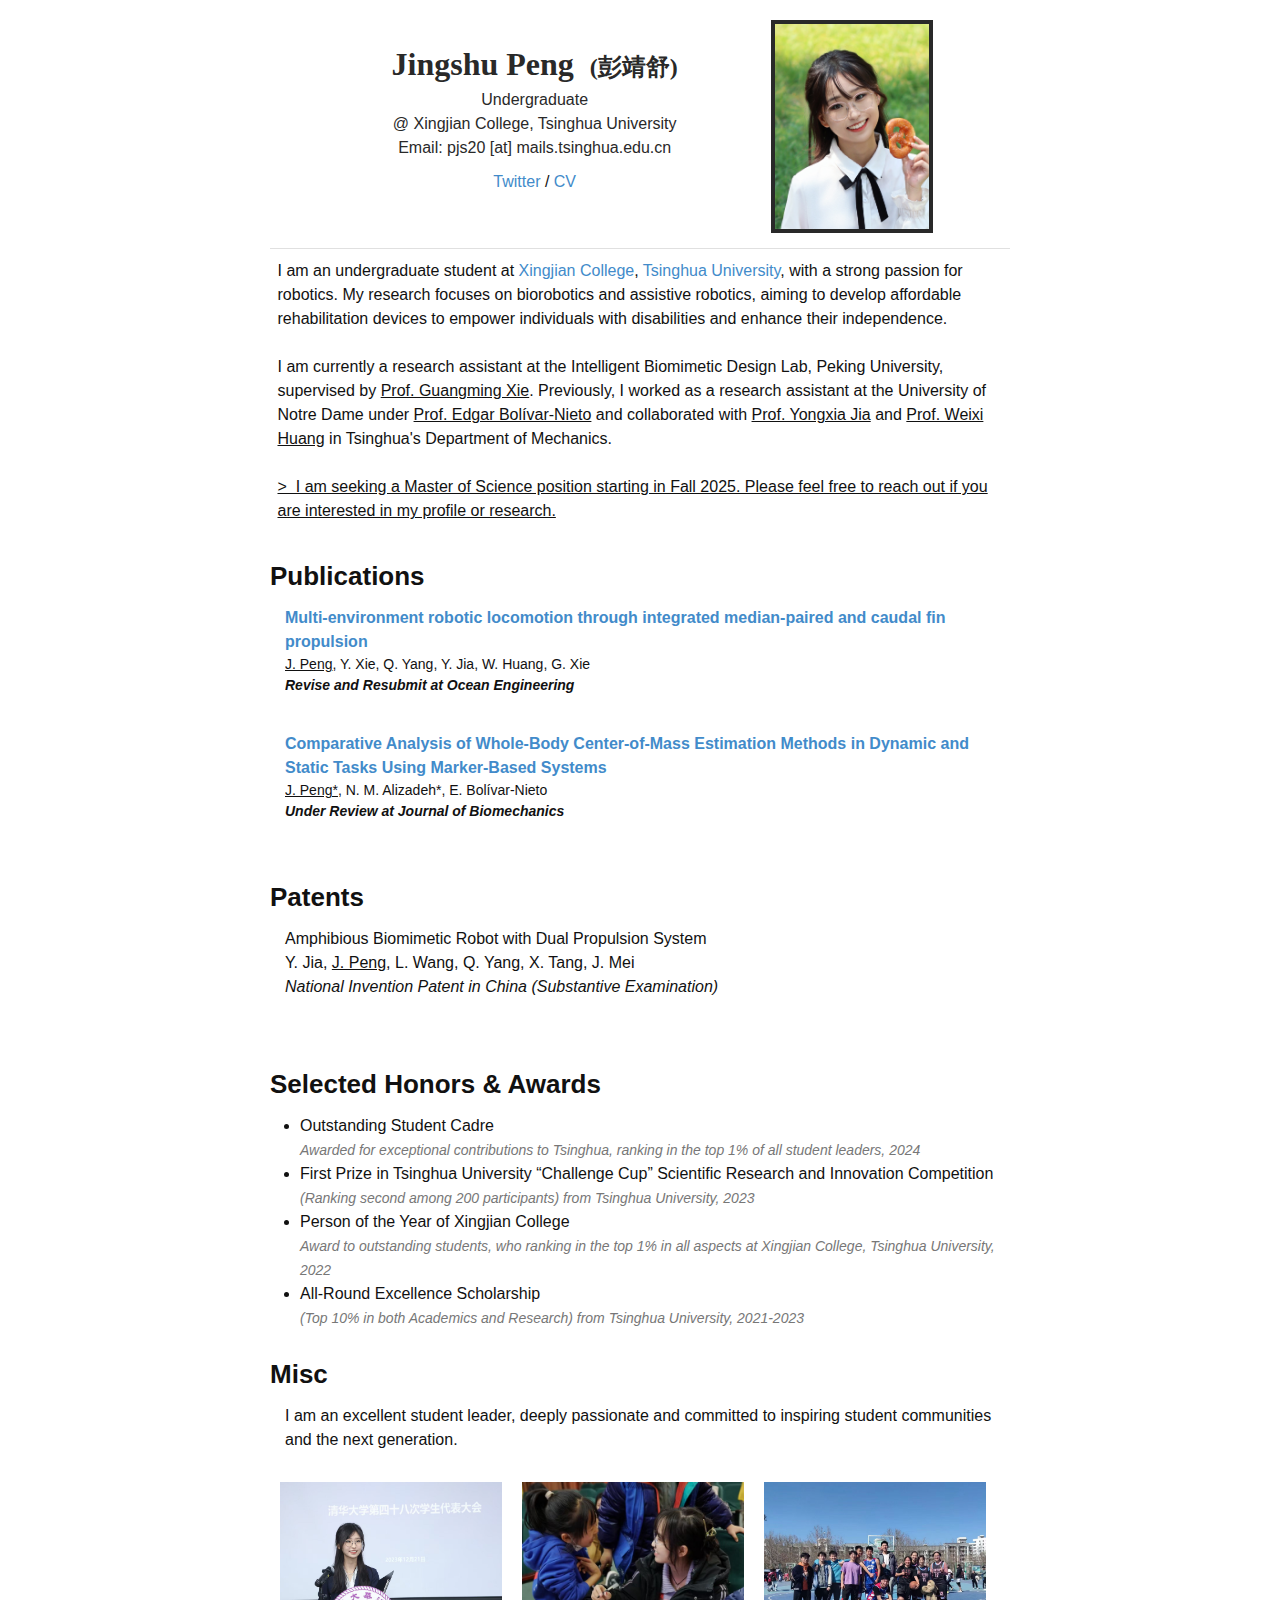
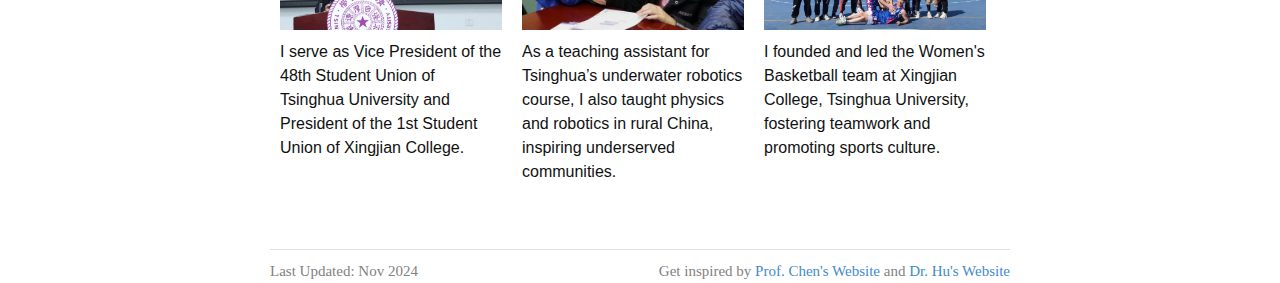
==== commit 3daa5920: "Update index.html" ====
--- a/index.html
+++ b/index.html
@@ -82,7 +82,7 @@
 
     <div id="papers" class="publications">
       <h1 class="md-heading text-left">
-        Revise and Resubmit
+        Publications
       </h1>
       <div class="pub-list main-text-box">
       </div>
@@ -249,7 +249,7 @@
   addPaper(
     title="Multi-environment robotic locomotion through integrated median-paired and caudal fin propulsion",
     authors="J. Peng, Y. Xie, Q. Yang, Y. Jia, W. Huang, G. Xie",
-    conference="Ocean Engineering",
+    conference="Revise and Resubmit at Ocean Engineering",
     special=null,
     link="./files/Multi_environment_robotic_locomotion_through_integrated_median_paired_and_caudal_fin_propulsion (1).pdf", 
   )
@@ -257,7 +257,7 @@
   addPaper(
     title="Comparative Analysis of Whole-Body Center-of-Mass Estimation Methods in Dynamic and Static Tasks Using Marker-Based Systems", 
     authors="J. Peng*, N. M. Alizadeh*, E. Bolívar-Nieto", 
-    conference="Journal of Biomechanics", 
+    conference="Under Review at Journal of Biomechanics", 
     special=null, 
     link="https://doi.org/10.48550/arXiv.2411.18774", 
   )
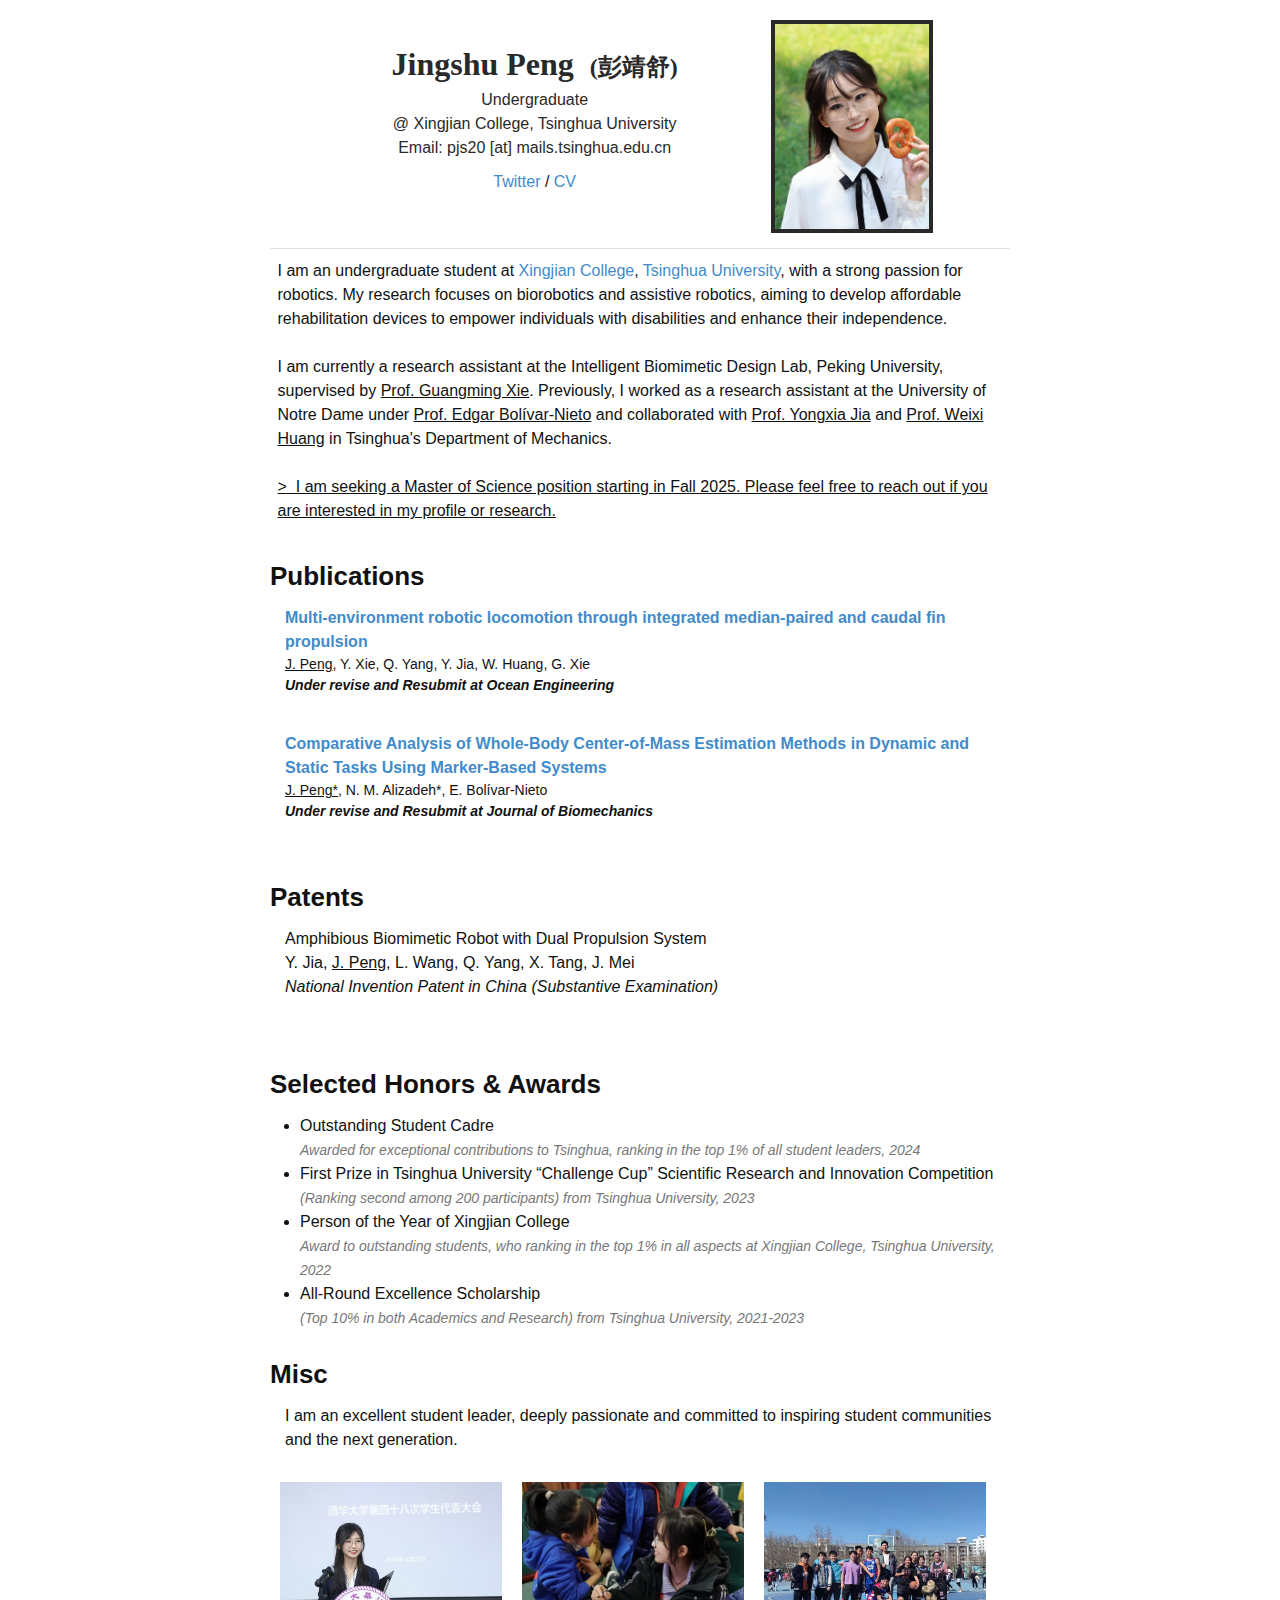
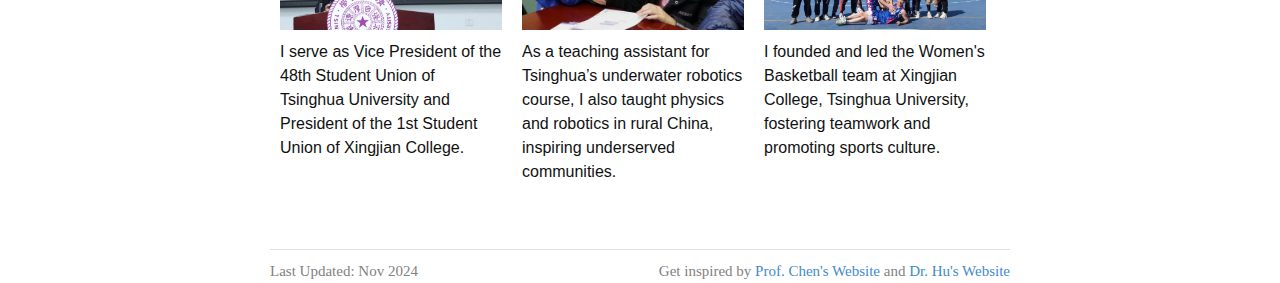
==== commit 7963060f: "Update index.html" ====
--- a/index.html
+++ b/index.html
@@ -249,7 +249,7 @@
   addPaper(
     title="Multi-environment robotic locomotion through integrated median-paired and caudal fin propulsion",
     authors="J. Peng, Y. Xie, Q. Yang, Y. Jia, W. Huang, G. Xie",
-    conference="Revise and Resubmit at Ocean Engineering",
+    conference="Under revise and Resubmit at Ocean Engineering",
     special=null,
     link="./files/Multi_environment_robotic_locomotion_through_integrated_median_paired_and_caudal_fin_propulsion (1).pdf", 
   )
@@ -257,7 +257,7 @@
   addPaper(
     title="Comparative Analysis of Whole-Body Center-of-Mass Estimation Methods in Dynamic and Static Tasks Using Marker-Based Systems", 
     authors="J. Peng*, N. M. Alizadeh*, E. Bolívar-Nieto", 
-    conference="Under Review at Journal of Biomechanics", 
+    conference="Under revise and Resubmit at Journal of Biomechanics", 
     special=null, 
     link="https://doi.org/10.48550/arXiv.2411.18774", 
   )
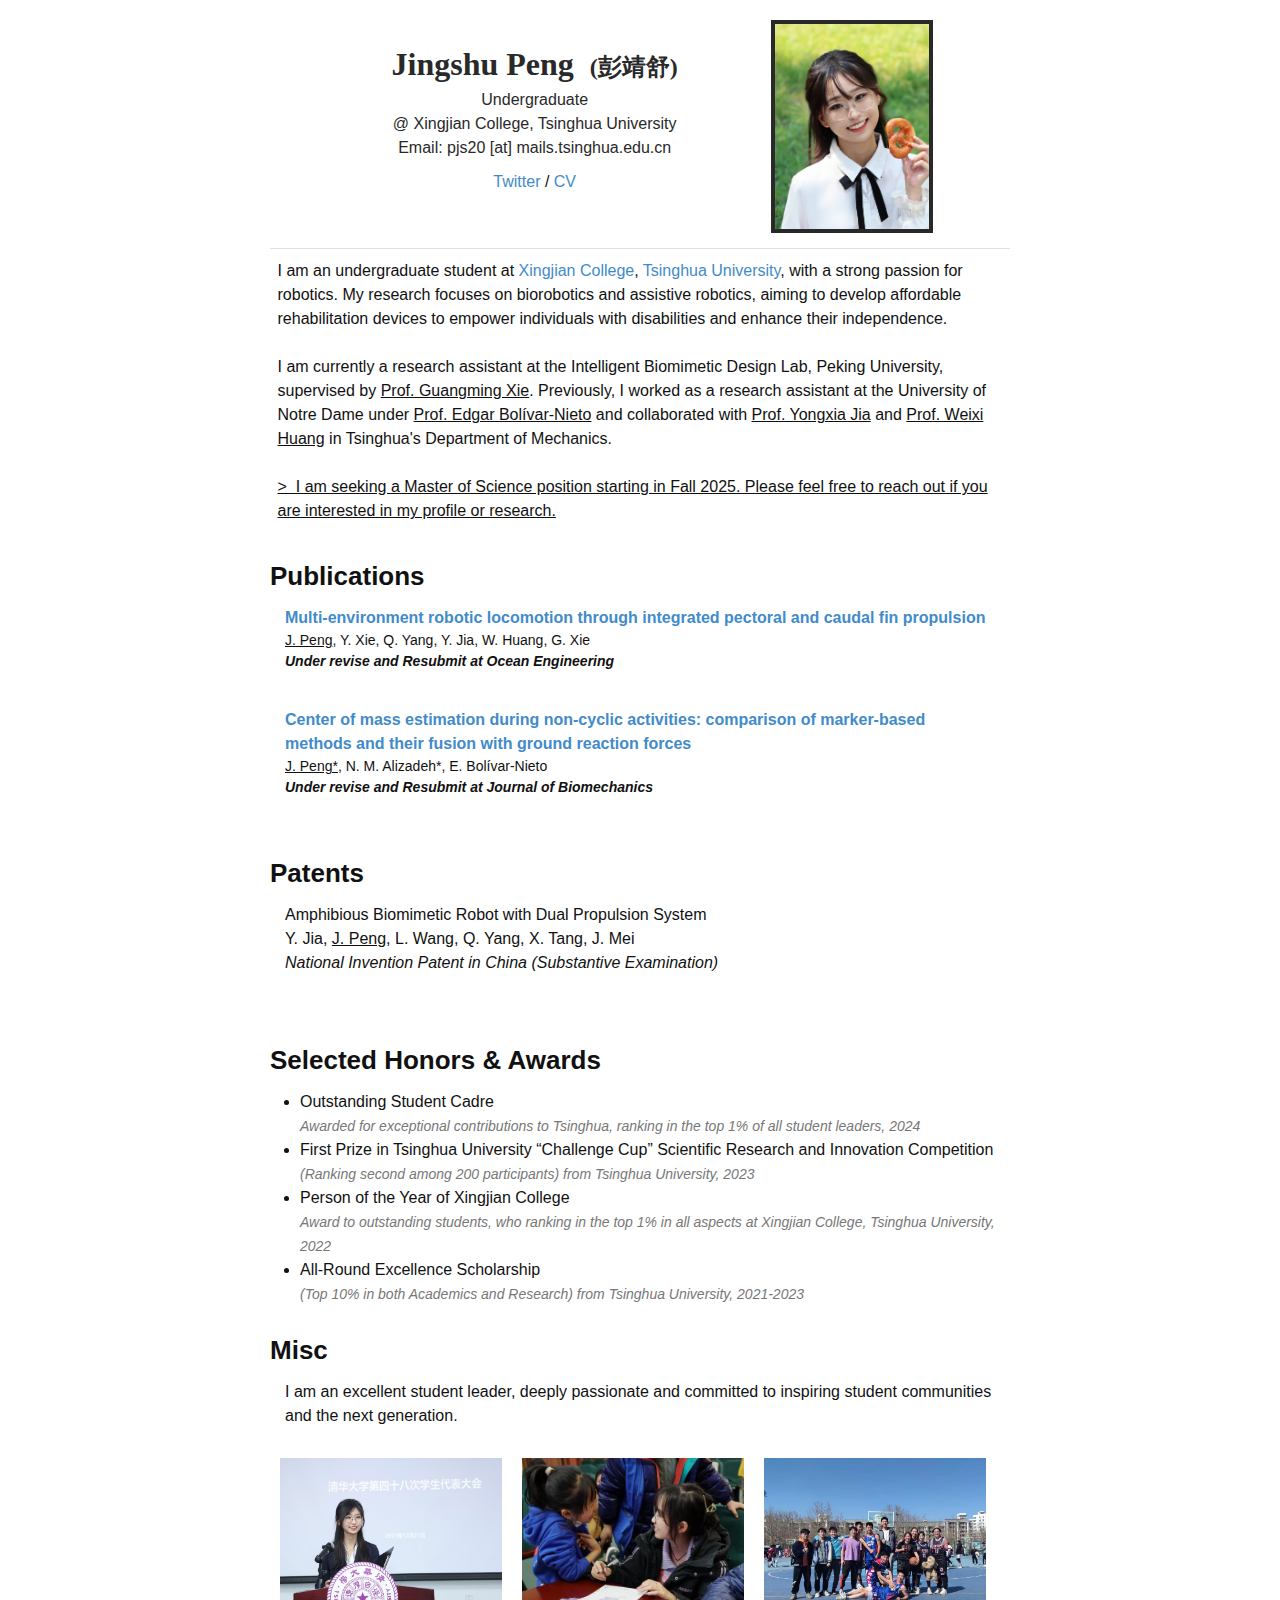
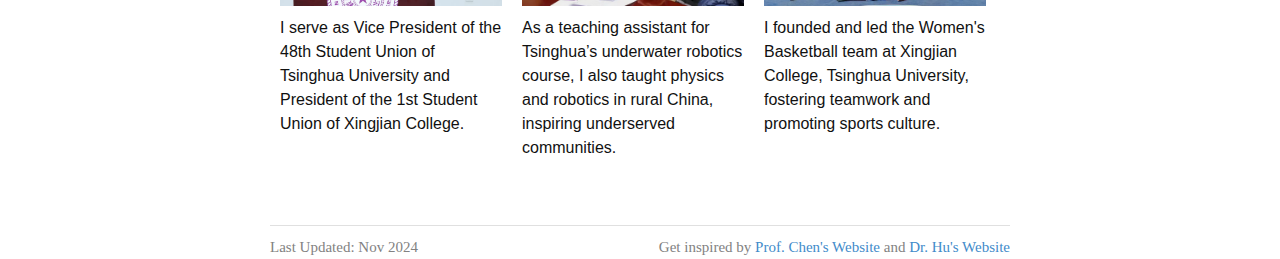
==== commit 3148d43f: "Update index.html" ====
--- a/index.html
+++ b/index.html
@@ -247,15 +247,15 @@
   }
   
   addPaper(
-    title="Multi-environment robotic locomotion through integrated median-paired and caudal fin propulsion",
+    title="Multi-environment robotic locomotion through integrated pectoral and caudal fin propulsion",
     authors="J. Peng, Y. Xie, Q. Yang, Y. Jia, W. Huang, G. Xie",
     conference="Under revise and Resubmit at Ocean Engineering",
     special=null,
-    link="./files/Multi_environment_robotic_locomotion_through_integrated_median_paired_and_caudal_fin_propulsion (1).pdf", 
+    link="./files/Multi_environment_robotic_locomotion_through_integrated_pectoral_and_caudal_fin_propulsion__Clean_ (1).pdf", 
   )
 
   addPaper(
-    title="Comparative Analysis of Whole-Body Center-of-Mass Estimation Methods in Dynamic and Static Tasks Using Marker-Based Systems", 
+    title="Center of mass estimation during non-cyclic activities: comparison of marker-based methods and their fusion with ground reaction forces", 
     authors="J. Peng*, N. M. Alizadeh*, E. Bolívar-Nieto", 
     conference="Under revise and Resubmit at Journal of Biomechanics", 
     special=null, 
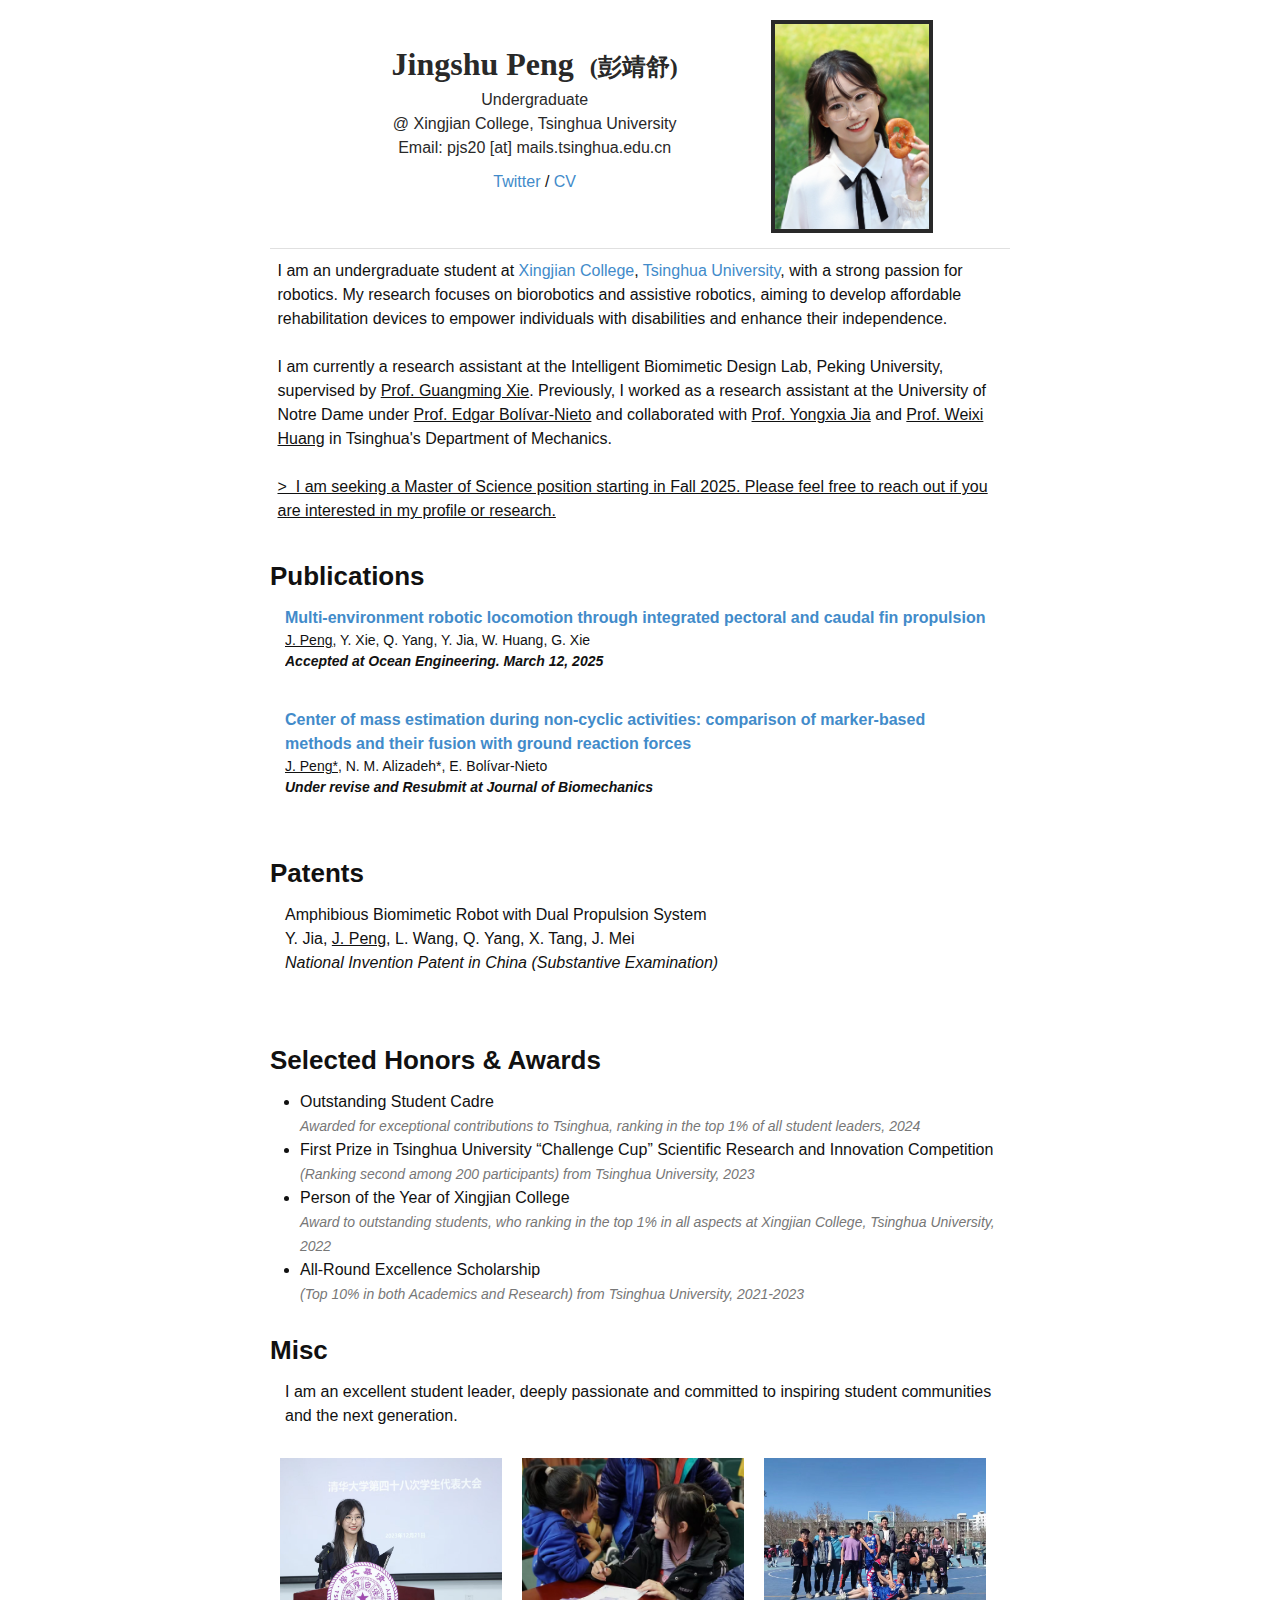
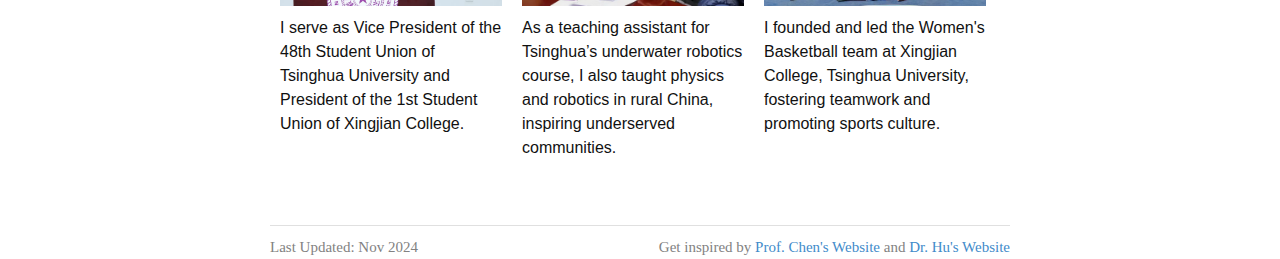
==== commit 43484f7b: "Update index.html" ====
--- a/index.html
+++ b/index.html
@@ -249,7 +249,7 @@
   addPaper(
     title="Multi-environment robotic locomotion through integrated pectoral and caudal fin propulsion",
     authors="J. Peng, Y. Xie, Q. Yang, Y. Jia, W. Huang, G. Xie",
-    conference="Under revise and Resubmit at Ocean Engineering",
+    conference="Accepted at Ocean Engineering. March 12, 2025",
     special=null,
     link="./files/Multi_environment_robotic_locomotion_through_integrated_pectoral_and_caudal_fin_propulsion__Clean_ (1).pdf", 
   )
